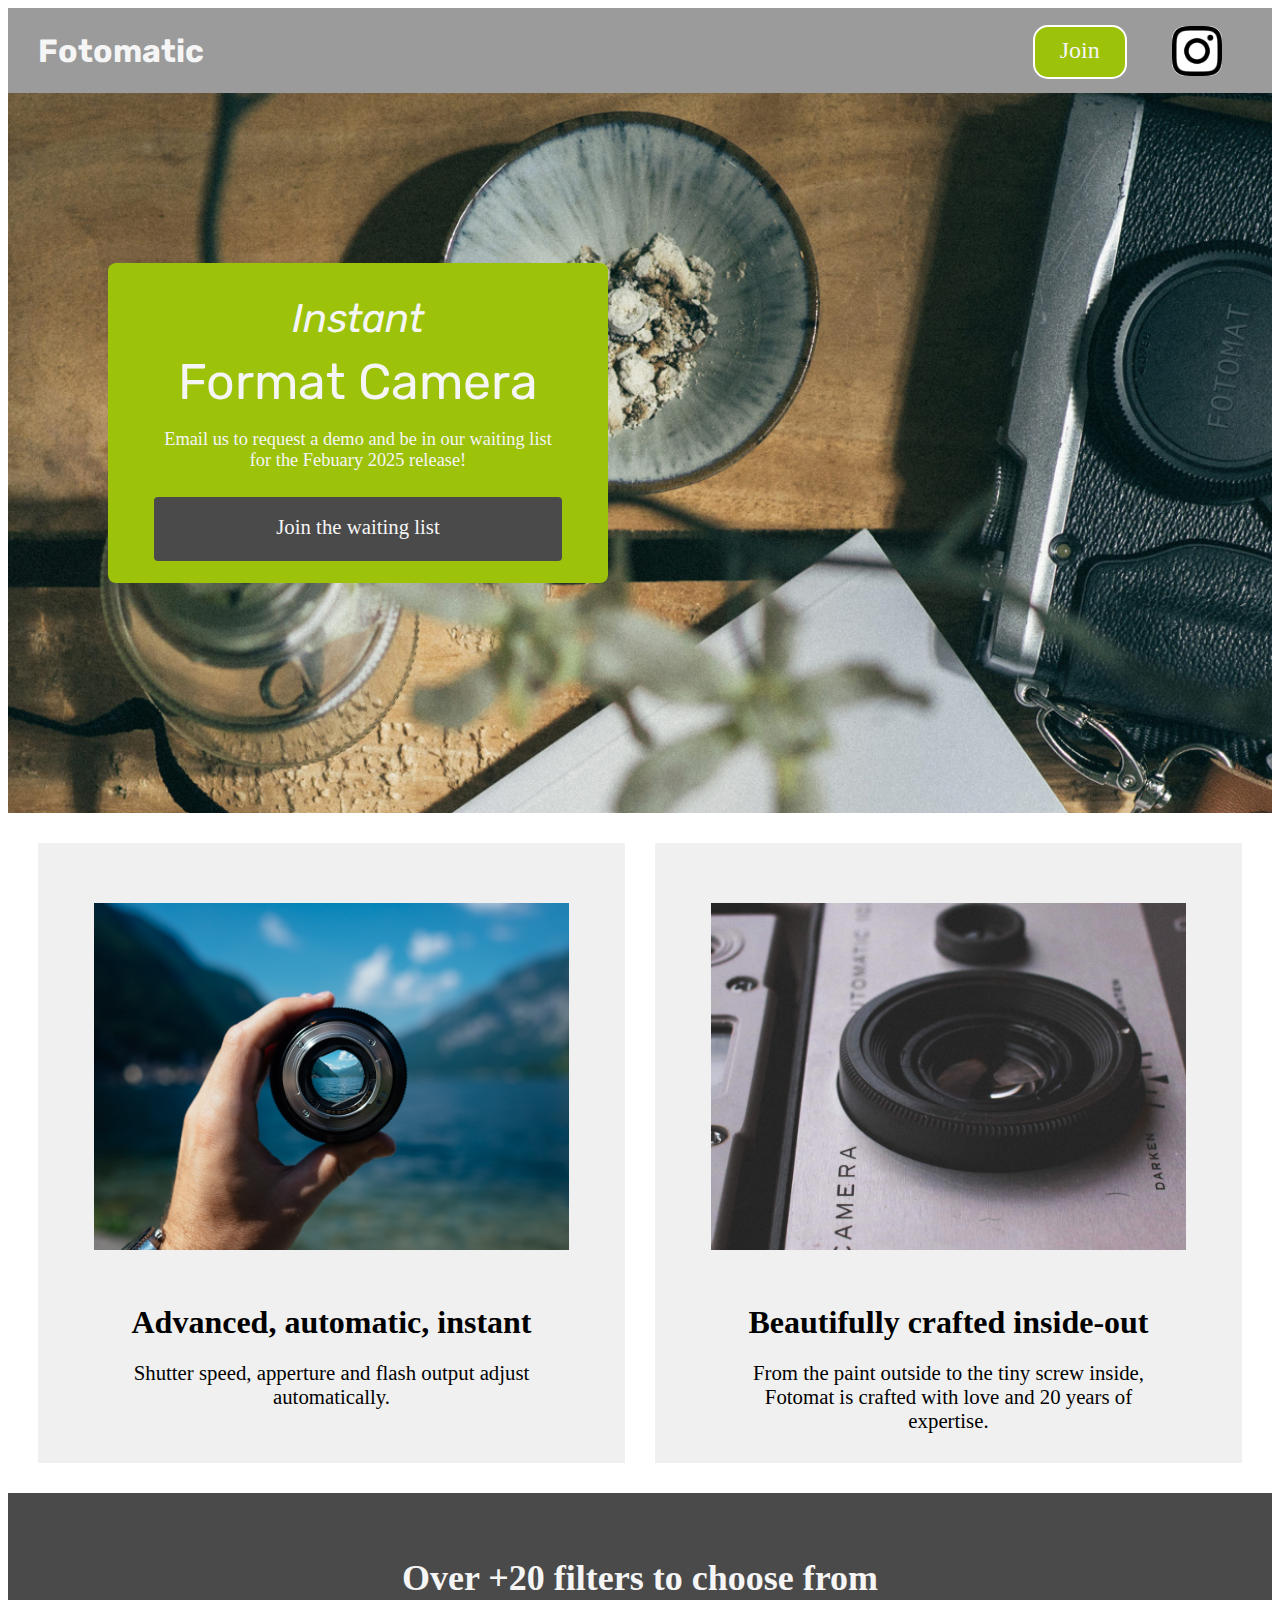
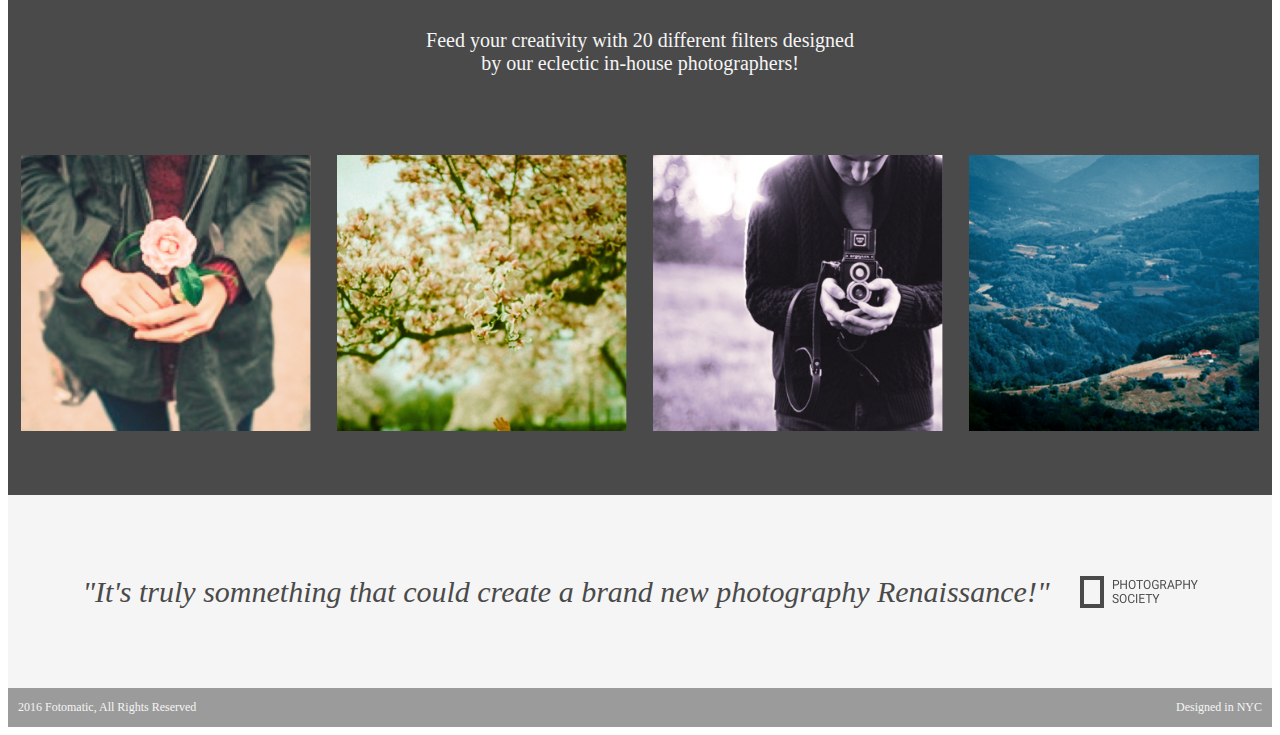
==== index.html @ f396f2c7 "for cody" ====
<!DOCTYPE html>
<html lang="en">
<head>
    <meta charset="UTF-8">
    <meta http-equiv="X-UA-Compatible" content="IE=edge">
    <meta name="viewport" content="width=device-width, initial-scale=1.0">
    <title>Fotomat</title>
    <link rel="stylesheet" href="style.css" type="text/css"/>
    <script src="fotomat.js"></script> 

    <link rel="preconnect" href="https://fonts.googleapis.com">
<link rel="preconnect" href="https://fonts.gstatic.com" crossorigin>
<link href="https://fonts.googleapis.com/css2?family=Roboto+Mono&display=swap" rel="stylesheet">
<link rel="preconnect" href="https://fonts.googleapis.com">
<link rel="preconnect" href="https://fonts.gstatic.com" crossorigin>
<link href="https://fonts.googleapis.com/css2?family=Rubik:ital,wght@0,300..900;1,300..900&display=swap" rel="stylesheet">
</head>
<body>
    <header>
      <div class="nav-contain">
      <h1 class="fot">Fotomatic</h1> 
        <nav>
         <ul>
          
          <li class="about"><a id="join" href="about">Join</a></li>
          
            <li><a href="follow">Follow<img id="instagram-symbol" src="fotomat images/instagram.png"></a></li>
          </ul>
        </nav>
      </div>
    </header> 
    <div class="background-photo">
        <div class="text-box">
          <div class="opacity">
            <p id="Ins">Instant</p>
            <p id="fc">Format Camera</p>
          </div>
            <p id="email">Email us to request a demo and be in our waiting list for the Febuary 2025 release!</p>
            <div class="button"><a class="ab" href="join">Join the waiting list</a></div>
        </div>
    </div>
    <div class="contain-2boxes">
      <div class="image-box">
        <img src="fotomat images/feature-1.png">
        <h2 id="advert">Advanced, automatic, instant</h2>
        <p id="discribe">Shutter speed, apperture and flash output adjust automatically.</p>
      </div>
      <div class="image-box">
        <img src="fotomat images/feature-2.png">
        <h2 id="advert">Beautifully crafted inside-out</h2>
        <p id="discribe">From the paint outside to the tiny screw inside, Fotomat is crafted with love and 20 years of expertise.</p>
      </div>
    </div>
    <div class="contain-eg">
        <h2 id="filters">Over +20 filters to choose from</h2>
        <p id="creativity">Feed your creativity with 20 different filters designed by our eclectic in-house photographers!</p>
      <div class="photos">
        <img src="fotomat images/filter-1.png">
        <img src="fotomat images/filter-2.png">
        <img src="fotomat images/filter-3.png">
        <img src="fotomat images/filter-4.png">
      </div>
    </div>
    
      <div class="quote">
        <p id="truly">"It's truly somnething that could create a brand new photography Renaissance!"</p>
        <img id="national"src="fotomat images/photography-logo.png">
      </div>
    
    <footer>
     <p id="rights">2016 Fotomatic, All Rights Reserved</p>
     <p id="nyc">Designed in NYC</p>
    </footer>
</body>
</html>
---- style.css ----
html{
font-family: "Roboto-mono";
    
}  

header {
background-color: #9b9b9b;
color: whitesmoke;
width: 100%;
margin: 0;
height: 85px;
position:sticky;
top: 0;
z-index: 1000;

}
.nav-contain{
  display: flex;
  justify-content: space-between;
  align-items: center;
}
.fot {
  font-family: 'Rubik', sans-serif;
  font-size: 2em;
  text-align: left;
  margin: 0 0 1px 30px;
}
nav ul {
  visibility: collapse;
  list-style-type: none;
  display:flex;
}

nav ul li {
  margin-right: 20px;
  
}


nav ul li a {
  color: whitesmoke;
  display: flex;
  text-decoration: none;
  
  
}


nav ul li a:hover {
  text-decoration: underline;
}
.about{
  margin: 1px 0 0 10px;
  visibility: visible;
  font-size: 1.5rem;
  background-color: #9dc20a;
  height: 30px;
  width: 70px;
  padding: 10px 0 10px 20px;
  border-radius: 15px;
  border: 2px solid white;
  
}
#join{
  margin: 0 0 5px 5px;
}
.pop-up {
  position: absolute;
  padding: 20px;
  background: #fff;
  border: 1px solid #ddd;
}


#instagram-symbol{
  visibility: visible;
  width: 50px;
  height: 50px;
  border-radius: 13px;
  margin-right: 30px;
  margin-top: 2px;
}

  a{
    color:black;
  }
  .background-photo{
    background-image: url('fotomat images/banner-landingpage.jpg');
    background-size: cover;
    height: 80vh;
    display:flex;
    
  }
  .background-photo::content{
    background-color: rgba(0, 0, 0, 0.5);
  }
  .text-box {
    margin-top: 170px;
    margin-left: 100px;
    color: whitesmoke;
    height: 320px;
    width: 500px;
    background-color: #9dc20a;
    text-align: center;
    border-radius: 8px;
  }
  .button{
    text-align: center;
    height: 64px;
    width: 408px;
    display: inline-block;
    background-color: #4a4a4a;
    justify-content: center;
    align-items: center;
    border-radius: 4px;
    margin-top: 26px;
  }
  .ab{
    color: whitesmoke;
    text-decoration: none;
    display:block;
    font-size: 1.3em;
    margin-top: 18px;
    
    
  }
  #Ins{
    font-family: 'Rubik', sans-serif;
    margin-top: 32px;
    font-size: 2.5em;
    font-style: italic;
  }
  #fc{
    font-family: 'Rubik', sans-serif;
    line-height: 1.4;
    font-size: 3.125em;
    margin: -35px;
    text-align: center;
  }
  #email{
    margin: 47px 50px 0 50px;
    font-size: 1.15em;
  }
  
.contain-2boxes {
  display: grid;
  grid-template-columns: repeat(2, 1fr); 
  gap: 30px; 
  padding-left: 30px;
  padding-right:30px;
}

.image-box {
  padding: 30px;
  background-color: #f0f0f0;
  
  text-align: center;
  margin-top: 30px;
  
  
}

.image-box img {
  max-width: 90%;
  height: auto;
  margin-top: 30px;
  justify-content: center;
  
}

.image-box h2 {
  margin-top: 10px;
  margin-bottom: 5px;
  
}
#advert{
  font-size: 2rem;
  margin-top: 50px;
}

#discribe{
  font-size:1.3rem;
  margin: 20px 60px 0 60px;
}

.contain-eg{
  color: whitesmoke;
  background-color: #4a4a4a;
  text-align: center;
}
#filters{
  padding-top: 64px;
  font-size: 36px;
}
#creativity{
  padding-bottom: 80px;
  font-size: 20px;
  margin: 0 33% 0 33%;
}
.contain-eg .photos {
  display: flex;
  flex-wrap: nowrap; 
  justify-content: space-between; 
}

.contain-eg .photos img {
  width: 23%; 
  margin: 0 1% 64px 1%
}
.quote{
  display:flex;
  justify-content: space-between;
  align-items: center;
  justify-content: center;
  background-color:whitesmoke;

}
#truly{
  text-align: center;
    font-style: italic;
    font-size: 30px;
    line-height: 1.1;
    color: #4a4a4a;
    margin-top: 80px;
    margin-bottom: 80px;
}
#national{
  margin-left: 30px;
}
footer{
  font-size: 12px;
  display: flex;
  justify-content: space-between;
  align-items: center;
  color: whitesmoke;
  background-color: #9b9b9b;
}
#rights{
margin-left: 10px;
}
#nyc{
margin-right: 10px;
}
/* CSS for screens smaller than 768px (typically smartphones) */
@media only screen and (max-width: 768px) and (orientation: portrait){ 
  
 body{
  display: inline-block;
 }
 

 header{
  max-width: 100%;
  
  
 }
 .background-photo {
    background-image: url('fotomat images/banner-landingpage.jpg');
    background-size: cover;
    height: 55vh;
    display: flex;
    background-color: rgba(0, 0, 0, 0.5);
    
  }
  .text-box {
  background-color: rgba(0, 0, 0, 0.3);
  background-size: cover;
  margin: 0 0 0 0;
  width:100%;
  height: 100%;
  }
  .button{
    position:absolute;
    left: -9999px;
  }
  #email{
    position:absolute;
    left: -9999px;
  }
  
  
#Ins {
  font-size: 3.5em;
  color: white;
  font-weight: normal;
  margin: 100px 20px 0 0;
  font-style: bold;
}
  /**
 * Sets visibility of #fc element to visible.
 * Sets left margin of #fc element to -28%. 
 * Sets font style of #fc element to bold.
 */
#fc {
    font-size: 3.5em;
    color: white;
    font-weight: normal;
    margin: 20px 0 20px 0;
    font-style: bold;
  }


li{
  visibility: hidden;
}
#instagram-symbol{
  visibility: visible;
  height: 50px;
  width: 50px;
  margin-right: 30px;
  border-radius: 13px;
}
#discribe{
  font-size: 1.7rem;
  margin: 20px 10px 0 10px;
}
}
@media only screen and (max-width: 768px) and (orientation: landscape){
  .text-box{
  background-color: rgba(0, 0, 0, 0.3);
  background-size: cover;
  margin:0;
  width:100%;
  height: 100%;
  }
  #Ins{
    margin: 65px 0 0 0;
    font-size: 3em;
  }
  #fc{
    font-size: 3em;
    margin: 40px 0 0 0;
    white-space: nowrap; 
  }
  .button{
    visibility: hidden;
  }
  #email{
    visibility: hidden;
  }
  #discribe{
    margin: 30px 0 20px 0;
  }

}

/* CSS for screens between 768px and 1024px (typically tablets) */
@media only screen and (min-width: 768px) and (max-width: 1024px) {
  
  
}

/* CSS for screens larger than 1024px (typically desktops and laptops) */
@media only screen and (min-width: 1025px) {
  
  
}
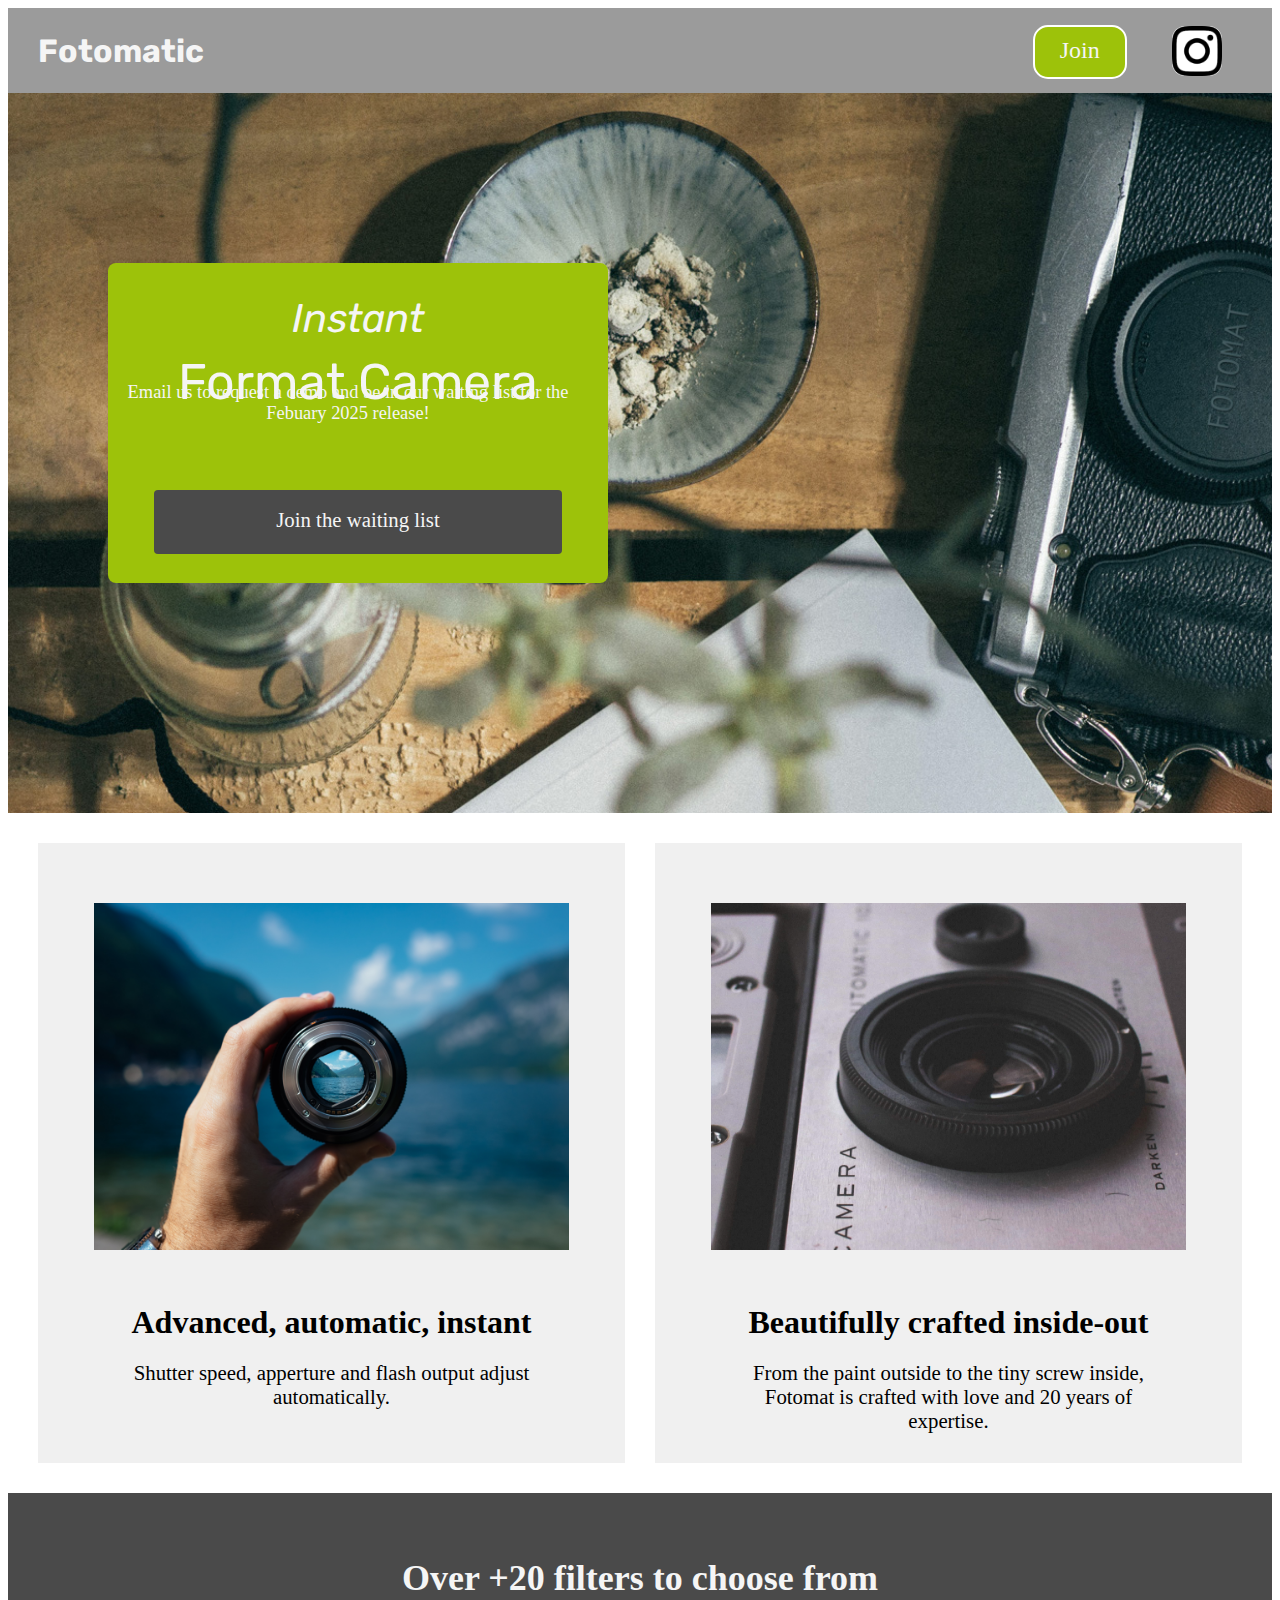
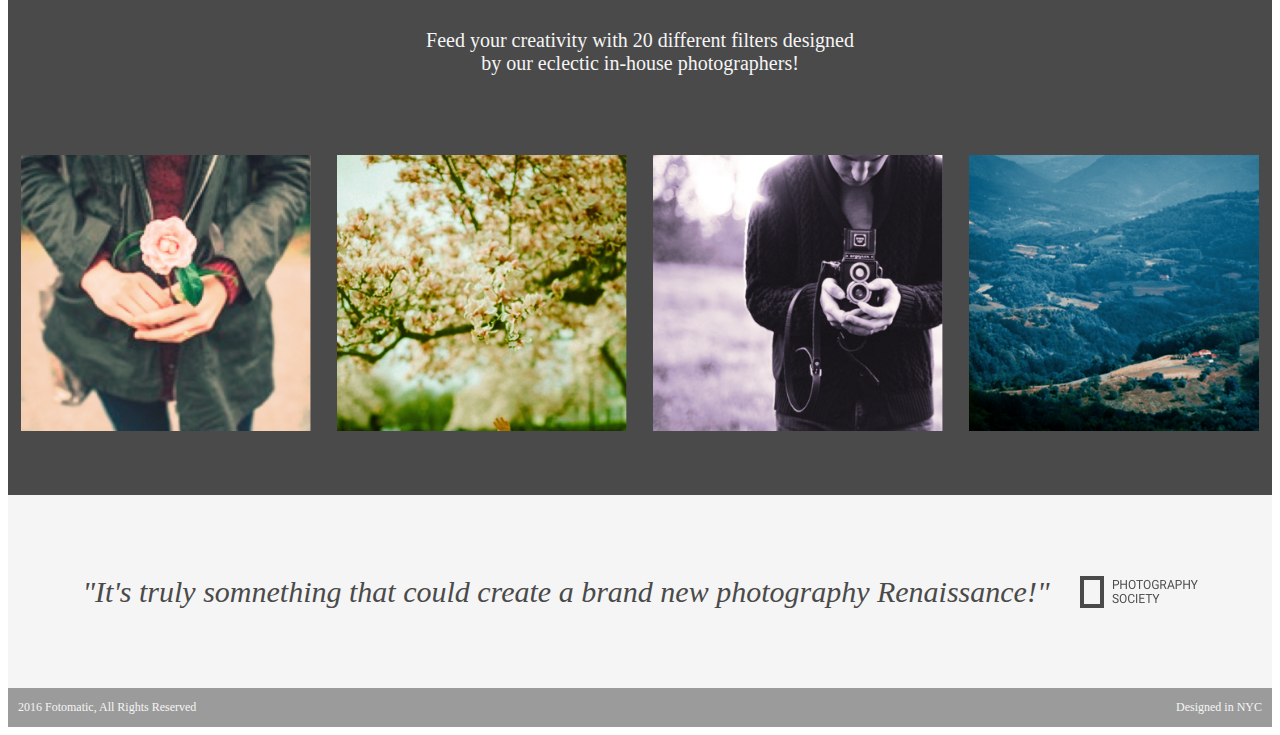
==== commit a4afd3f9: "added html form page" ====
--- a/index.html
+++ b/index.html
@@ -6,8 +6,6 @@
     <meta name="viewport" content="width=device-width, initial-scale=1.0">
     <title>Fotomat</title>
     <link rel="stylesheet" href="style.css" type="text/css"/>
-    <script src="fotomat.js"></script> 
-
     <link rel="preconnect" href="https://fonts.googleapis.com">
 <link rel="preconnect" href="https://fonts.gstatic.com" crossorigin>
 <link href="https://fonts.googleapis.com/css2?family=Roboto+Mono&display=swap" rel="stylesheet">
@@ -21,12 +19,11 @@
       <h1 class="fot">Fotomatic</h1> 
         <nav>
          <ul>
-          
-          <li class="about"><a id="join" href="about">Join</a></li>
-          
-            <li><a href="follow">Follow<img id="instagram-symbol" src="fotomat images/instagram.png"></a></li>
+         <li class="about" ><a id="join" href="index2.html">Join</a></li>
+         <li><a href="follow">Follow<img id="instagram-symbol" src="fotomat images/instagram.png"></a></li>
           </ul>
         </nav>
+        <div class="pop-up" id="popup"><p class="waiting">Click join to get on the waiting list.</p></div>
       </div>
     </header> 
     <div class="background-photo">
@@ -36,7 +33,7 @@
             <p id="fc">Format Camera</p>
           </div>
             <p id="email">Email us to request a demo and be in our waiting list for the Febuary 2025 release!</p>
-            <div class="button"><a class="ab" href="join">Join the waiting list</a></div>
+            <div class="button" id="button"><a class="ab" href="join">Join the waiting list</a></div>
         </div>
     </div>
     <div class="contain-2boxes">
@@ -71,5 +68,7 @@
      <p id="rights">2016 Fotomatic, All Rights Reserved</p>
      <p id="nyc">Designed in NYC</p>
     </footer>
+    
 </body>
+<script src="script.js"></script> 
 </html>--- a/style.css
+++ b/style.css
@@ -65,10 +65,22 @@
   margin: 0 0 5px 5px;
 }
 .pop-up {
+  color:#f0f0f0;
+  font-size: 1.2rem;
+  display: none;
   position: absolute;
-  padding: 20px;
-  background: #fff;
-  border: 1px solid #ddd;
+  padding: 0 10px 0 10px;
+  height: 40px;
+  width: fit-content;
+  background-color:#4a4a4a;
+  border-radius: 14px;
+  z-index: 9999;
+  margin: 14% 0 0 60%;
+  border: 2px solid white;
+    .waiting{
+      margin: 7px 0 0 0;
+    }
+
 }
 
 
@@ -89,6 +101,7 @@
     background-size: cover;
     height: 80vh;
     display:flex;
+     
     
   }
   .background-photo::content{
@@ -241,6 +254,32 @@
 #nyc{
 margin-right: 10px;
 }
+
+/*for index2.html*/
+
+.form-box{
+  height: 300px;
+  width: 600px;
+  background-color: #9dc20a;
+  border-radius: 20px;
+  padding: 0 10px 0 10px;
+  border: 5px groove #9dc20a;
+  margin: 40px 0 0 40px;
+  }
+  .form{
+    display: grid;
+    grid-template-columns: 50% 50%;
+  }
+
+  .form-colone{
+    grid-column: 1;
+  }
+  .form-coltwo{
+    grid-column: 2;
+  }
+  #email{
+    margin: 0 20px 40px 0;
+  }
 /* CSS for screens smaller than 768px (typically smartphones) */
 @media only screen and (max-width: 768px) and (orientation: portrait){ 
   
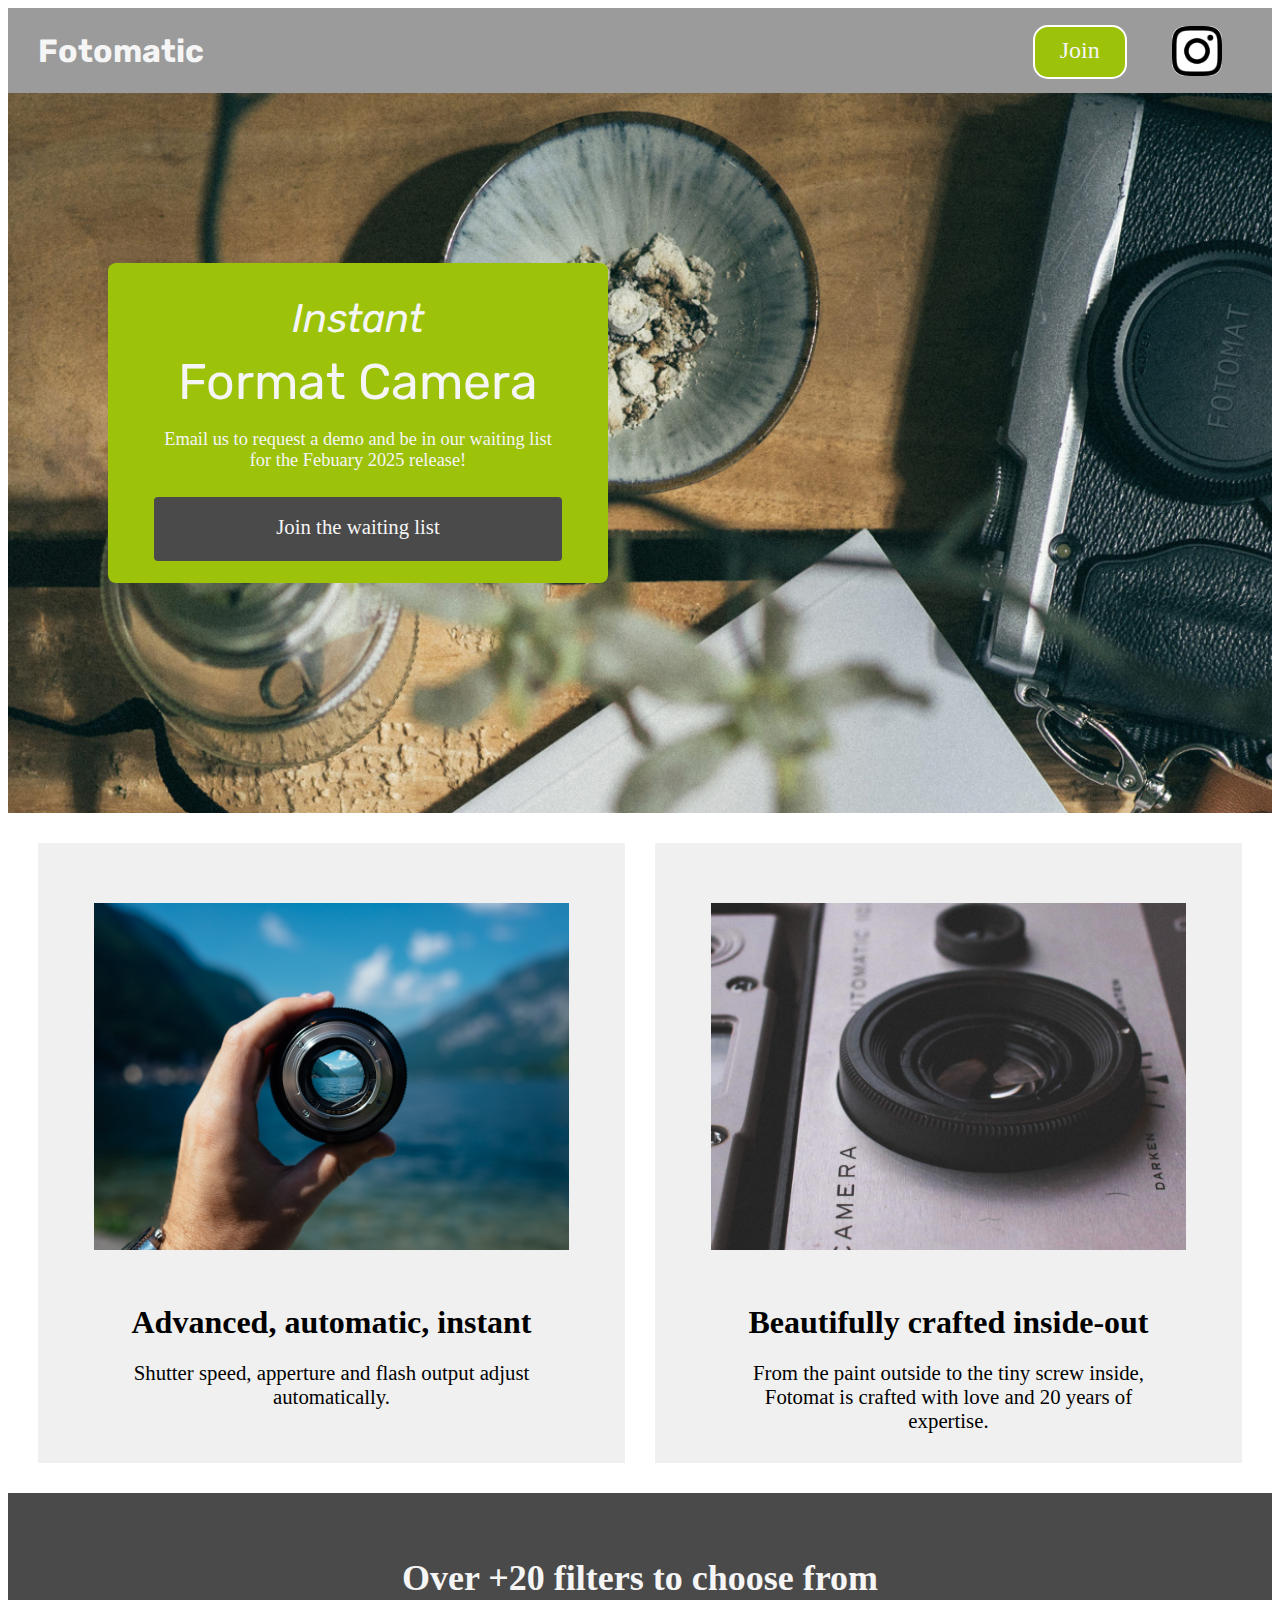
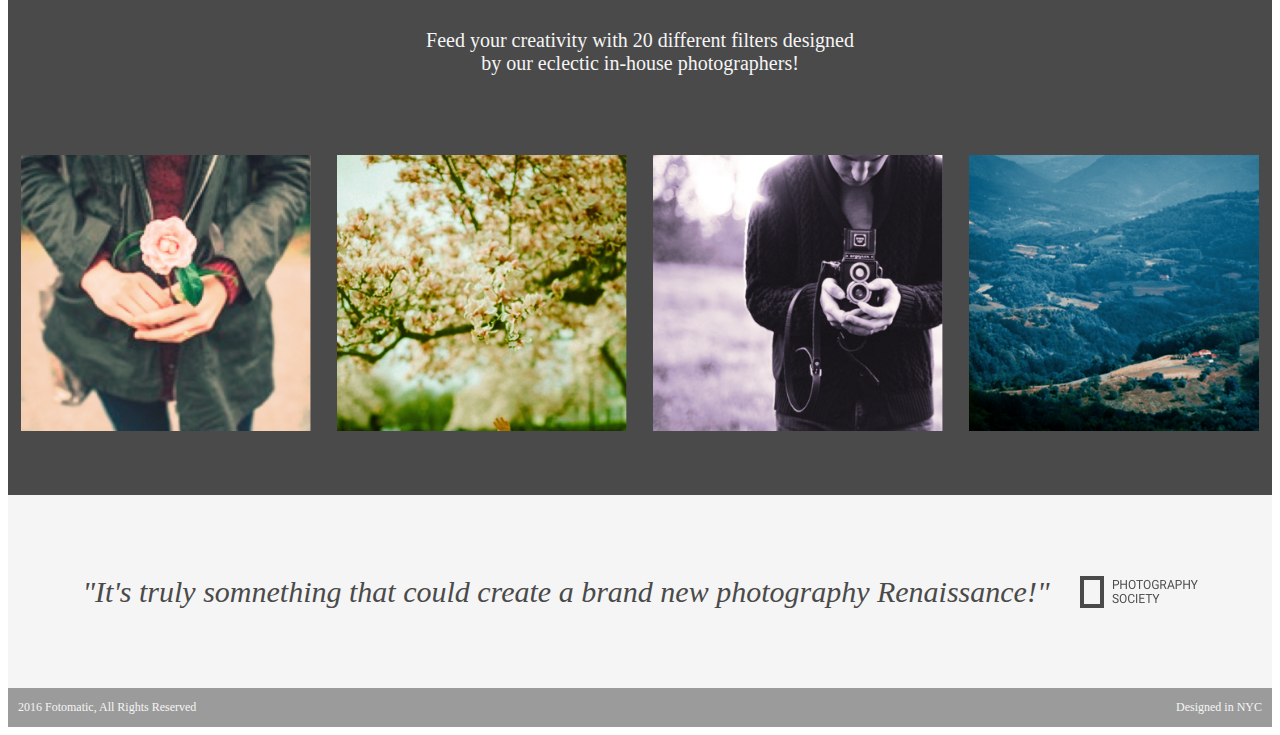
==== commit 583d6563: "linked big join button" ====
--- a/index.html
+++ b/index.html
@@ -33,7 +33,7 @@
             <p id="fc">Format Camera</p>
           </div>
             <p id="email">Email us to request a demo and be in our waiting list for the Febuary 2025 release!</p>
-            <div class="button" id="button"><a class="ab" href="join">Join the waiting list</a></div>
+            <div class="button" id="button"><a class="ab" href="index2.html">Join the waiting list</a></div>
         </div>
     </div>
     <div class="contain-2boxes">
--- a/style.css
+++ b/style.css
@@ -277,7 +277,7 @@
   .form-coltwo{
     grid-column: 2;
   }
-  #email{
+  #eemail{
     margin: 0 20px 40px 0;
   }
 /* CSS for screens smaller than 768px (typically smartphones) */
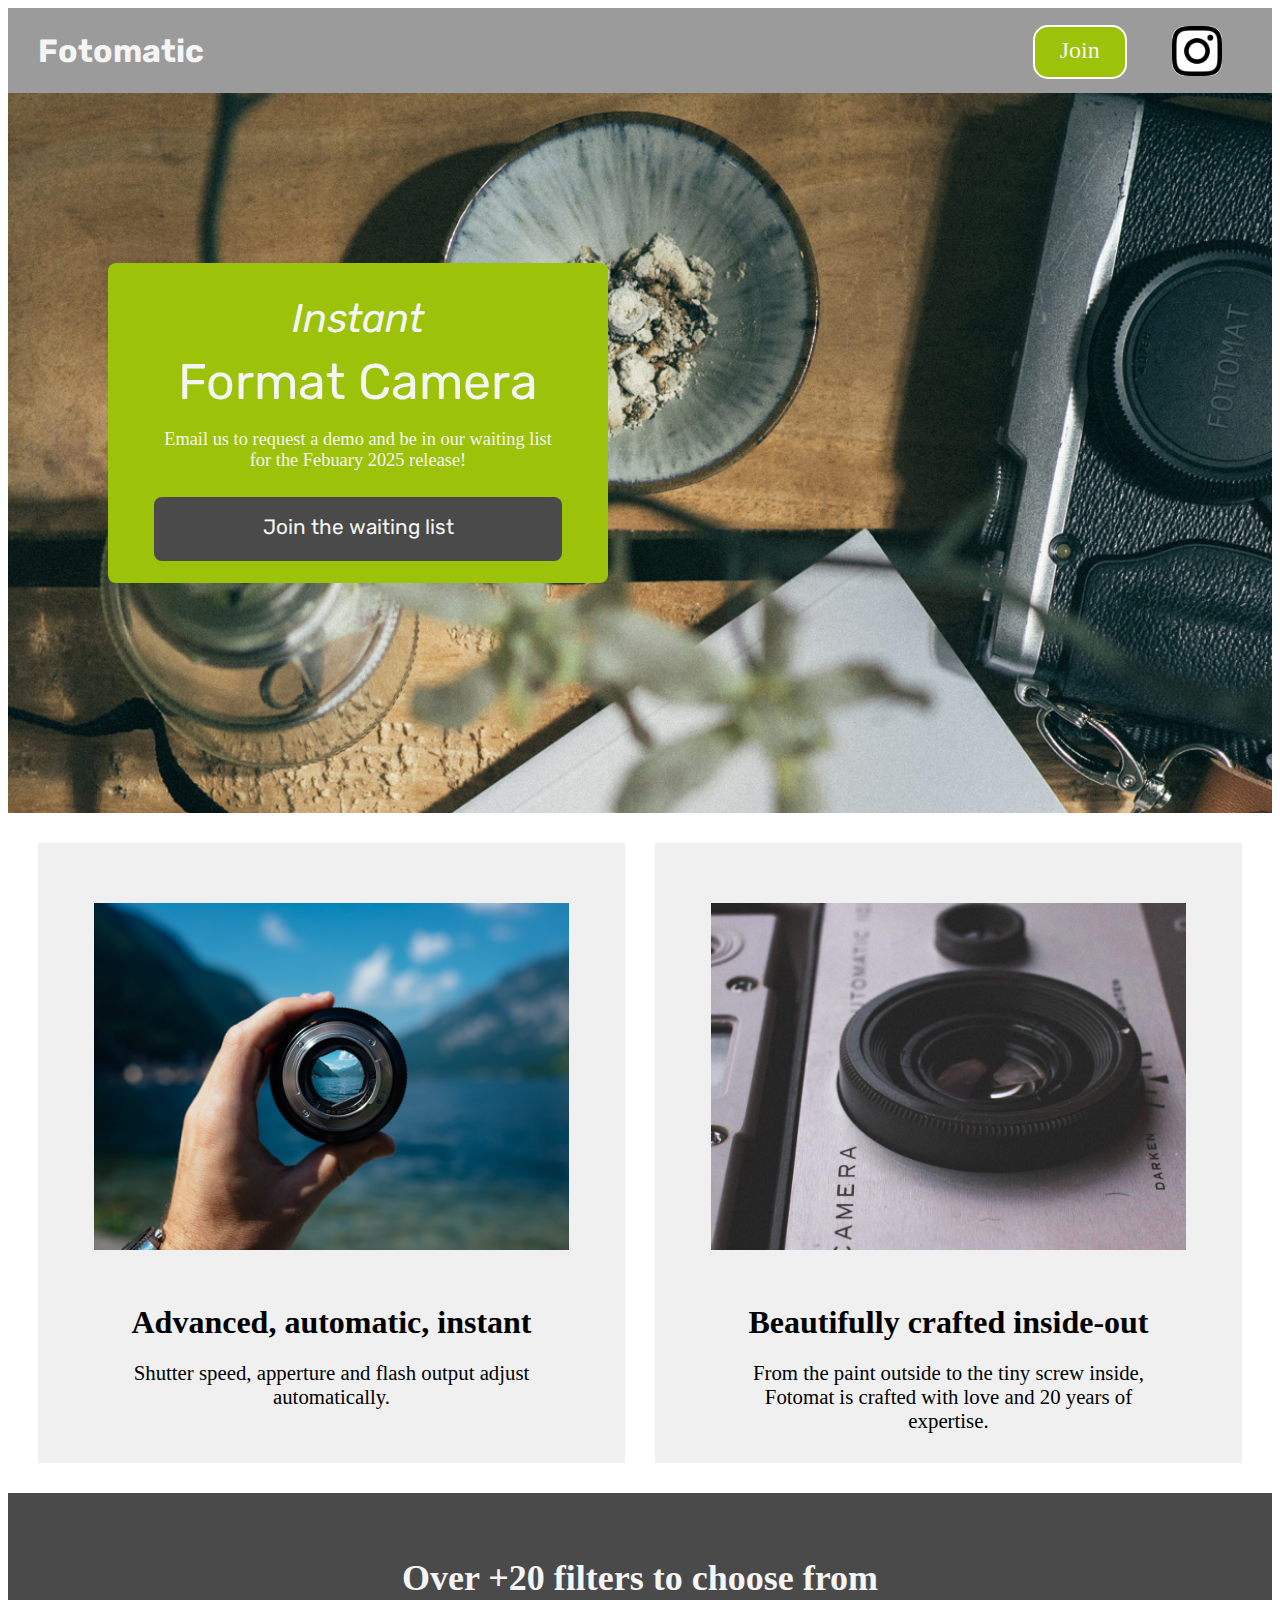
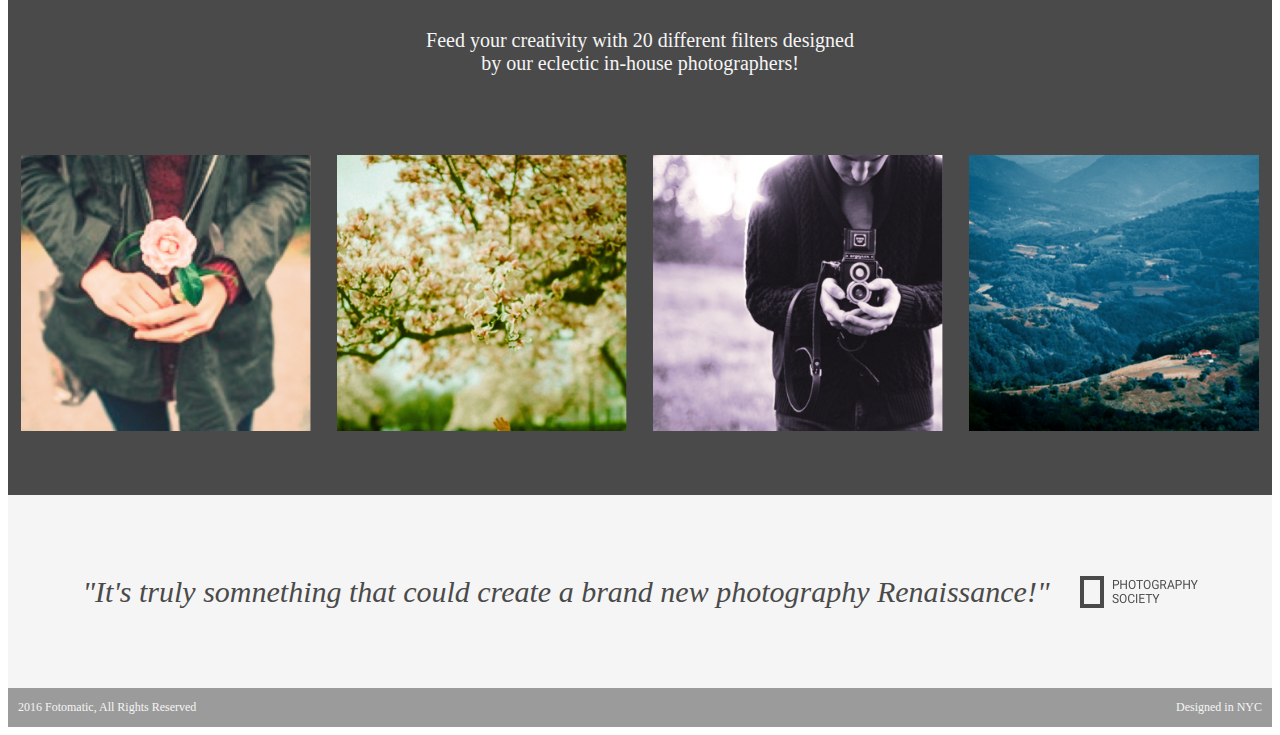
==== commit 0c9ce2d2: "changed fonts and Scaled button" ====
--- a/index.html
+++ b/index.html
@@ -26,7 +26,7 @@
         <div class="pop-up" id="popup"><p class="waiting">Click join to get on the waiting list.</p></div>
       </div>
     </header> 
-    <div class="background-photo">
+    <div class="background-photo" alt="background-photo">
         <div class="text-box">
           <div class="opacity">
             <p id="Ins">Instant</p>
@@ -38,12 +38,12 @@
     </div>
     <div class="contain-2boxes">
       <div class="image-box">
-        <img src="fotomat images/feature-1.png">
+        <img src="fotomat images/feature-1.png" alt="feature-1">
         <h2 id="advert">Advanced, automatic, instant</h2>
         <p id="discribe">Shutter speed, apperture and flash output adjust automatically.</p>
       </div>
       <div class="image-box">
-        <img src="fotomat images/feature-2.png">
+        <img src="fotomat images/feature-2.png" alt="feature-2">
         <h2 id="advert">Beautifully crafted inside-out</h2>
         <p id="discribe">From the paint outside to the tiny screw inside, Fotomat is crafted with love and 20 years of expertise.</p>
       </div>
@@ -52,10 +52,10 @@
         <h2 id="filters">Over +20 filters to choose from</h2>
         <p id="creativity">Feed your creativity with 20 different filters designed by our eclectic in-house photographers!</p>
       <div class="photos">
-        <img src="fotomat images/filter-1.png">
-        <img src="fotomat images/filter-2.png">
-        <img src="fotomat images/filter-3.png">
-        <img src="fotomat images/filter-4.png">
+        <img src="fotomat images/filter-1.png" alt="filter-1">
+        <img src="fotomat images/filter-2.png" alt="filter-2">
+        <img src="fotomat images/filter-3.png" alt="filter-3">
+        <img src="fotomat images/filter-4.png" alt="filter-4">
       </div>
     </div>
     
--- a/style.css
+++ b/style.css
@@ -46,9 +46,7 @@
 }
 
 
-nav ul li a:hover {
-  text-decoration: underline;
-}
+
 .about{
   margin: 1px 0 0 10px;
   visibility: visible;
@@ -61,9 +59,14 @@
   border: 2px solid white;
   
 }
+.about:hover{
+  text-decoration: underline;
+  transform: scale(1.1);
+}
 #join{
   margin: 0 0 5px 5px;
 }
+
 .pop-up {
   color:#f0f0f0;
   font-size: 1.2rem;
@@ -125,7 +128,7 @@
     background-color: #4a4a4a;
     justify-content: center;
     align-items: center;
-    border-radius: 4px;
+    border-radius: 8px;
     margin-top: 26px;
   }
   .ab{
@@ -134,6 +137,7 @@
     display:block;
     font-size: 1.3em;
     margin-top: 18px;
+    font-family: 'rubik', sans-serif;
     
     
   }
@@ -255,14 +259,26 @@
 margin-right: 10px;
 }
 
+
 /*for index2.html*/
+.home{
+  visibility: visible;
+  margin: 6% 0 0 0;
+  font-size: 1.6rem;
+  
+   
+}
+.home:hover{
+  transform: scale(1.1);
+  text-decoration: underline;
+}
 
 .form-box{
   height: 300px;
   width: 600px;
   background-color: #9dc20a;
   border-radius: 20px;
-  padding: 0 10px 0 10px;
+  padding: 0 10px 30px 30px;
   border: 5px groove #9dc20a;
   margin: 40px 0 0 40px;
   }
@@ -279,6 +295,13 @@
   }
   #eemail{
     margin: 0 20px 40px 0;
+  }
+  .form-words{
+    text-align: left;
+    font-size: 1.2rem;
+    font-family: 'Rubik', sans-serif;
+    color:#4a4a4a;
+    
   }
 /* CSS for screens smaller than 768px (typically smartphones) */
 @media only screen and (max-width: 768px) and (orientation: portrait){ 
